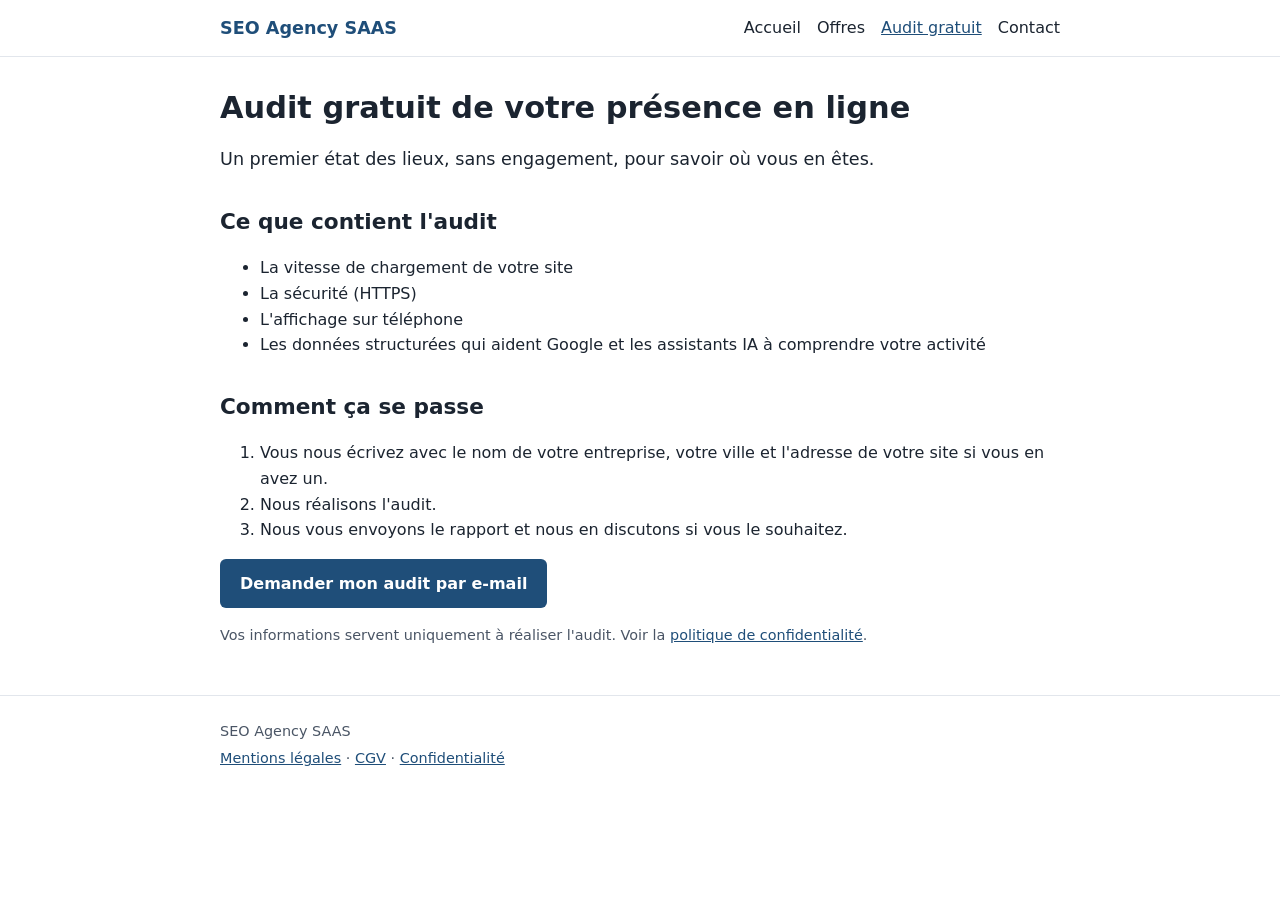
==== audit-gratuit.html @ a13099c7 "Site vitrine : première version" ====
<!DOCTYPE html>
<html lang="fr">
<head>
<meta charset="utf-8">
<meta name="viewport" content="width=device-width, initial-scale=1">
<title>Audit gratuit de votre présence en ligne — SEO Agency SAAS</title>
<meta name="description" content="Demandez un audit gratuit de votre présence en ligne : vitesse, sécurité, affichage mobile et données structurées de votre site.">
<meta name="application-name" content="SEO Agency SAAS">
<meta name="robots" content="noindex, nofollow">
<link rel="stylesheet" href="css/style.css">
</head>
<body>
<header class="entete"><div class="conteneur">
<a class="logo" href="index.html">SEO Agency SAAS</a>
<nav aria-label="Navigation principale"><a href="index.html">Accueil</a><a href="offres.html">Offres</a><a href="audit-gratuit.html" aria-current="page">Audit gratuit</a><a href="contact.html">Contact</a></nav>
</div></header>
<main class="conteneur">
<h1>Audit gratuit de votre présence en ligne</h1>
<p class="intro">Un premier état des lieux, sans engagement, pour savoir où vous en êtes.</p>
<h2>Ce que contient l'audit</h2>
<ul>
<li>La vitesse de chargement de votre site</li>
<li>La sécurité (HTTPS)</li>
<li>L'affichage sur téléphone</li>
<li>Les données structurées qui aident Google et les assistants IA à comprendre votre activité</li>
</ul>
<h2>Comment ça se passe</h2>
<ol>
<li>Vous nous écrivez avec le nom de votre entreprise, votre ville et l'adresse de votre site si vous en avez un.</li>
<li>Nous réalisons l'audit.</li>
<li>Nous vous envoyons le rapport et nous en discutons si vous le souhaitez.</li>
</ol>
<p><a class="bouton" href="mailto:A_REMPLIR_EMAIL?subject=Demande%20d%27audit%20gratuit&body=Nom%20de%20l%27entreprise%20%3A%0ASite%20web%20%28si%20vous%20en%20avez%20un%29%20%3A%0AVille%20%3A%0A">Demander mon audit par e-mail</a></p>
<p class="note">Vos informations servent uniquement à réaliser l'audit. Voir la <a href="confidentialite.html">politique de confidentialité</a>.</p>
</main>
<footer class="pied"><div class="conteneur">
<p>SEO Agency SAAS</p>
<p><a href="mentions-legales.html">Mentions légales</a> · <a href="cgv.html">CGV</a> · <a href="confidentialite.html">Confidentialité</a></p>
</div></footer>
</body>
</html>
---- css/style.css ----
*{box-sizing:border-box}
body{margin:0;font-family:system-ui,-apple-system,"Segoe UI",Roboto,sans-serif;line-height:1.6;color:#1b2430;background:#fff}
.conteneur{max-width:880px;margin:0 auto;padding:0 20px}
.entete{border-bottom:1px solid #e2e6ec}
.entete .conteneur{display:flex;flex-wrap:wrap;align-items:center;justify-content:space-between;gap:8px 24px;padding-top:14px;padding-bottom:14px}
.logo{font-weight:700;font-size:1.1rem;color:#1f4e79;text-decoration:none}
nav a{margin-right:16px;color:#1b2430;text-decoration:none}
nav a:last-child{margin-right:0}
nav a:hover,nav a[aria-current]{color:#1f4e79;text-decoration:underline}
h1{font-size:1.9rem;line-height:1.25;margin:32px 0 16px}
h2{font-size:1.35rem;margin:32px 0 12px}
h3{font-size:1.1rem;margin:0 0 8px}
a{color:#1f4e79}
.intro{font-size:1.1rem}
.bouton{display:inline-block;background:#1f4e79;color:#fff;padding:12px 20px;border-radius:6px;text-decoration:none;font-weight:600}
.bouton:hover{background:#173b5c}
.cartes{display:grid;grid-template-columns:repeat(auto-fit,minmax(220px,1fr));gap:16px}
.carte{border:1px solid #e2e6ec;border-radius:8px;padding:16px}
.carte p{margin:0 0 8px}
.prix{background:#f2f6fa;border-radius:6px;padding:10px 14px}
.note{font-size:.9rem;color:#4a5565}
section{margin-bottom:24px;padding-bottom:8px;border-bottom:1px solid #eef1f5}
.pied{margin-top:48px;border-top:1px solid #e2e6ec;padding:20px 0;font-size:.9rem;color:#4a5565}
.pied p{margin:4px 0}
@media (max-width:600px){h1{font-size:1.5rem}}
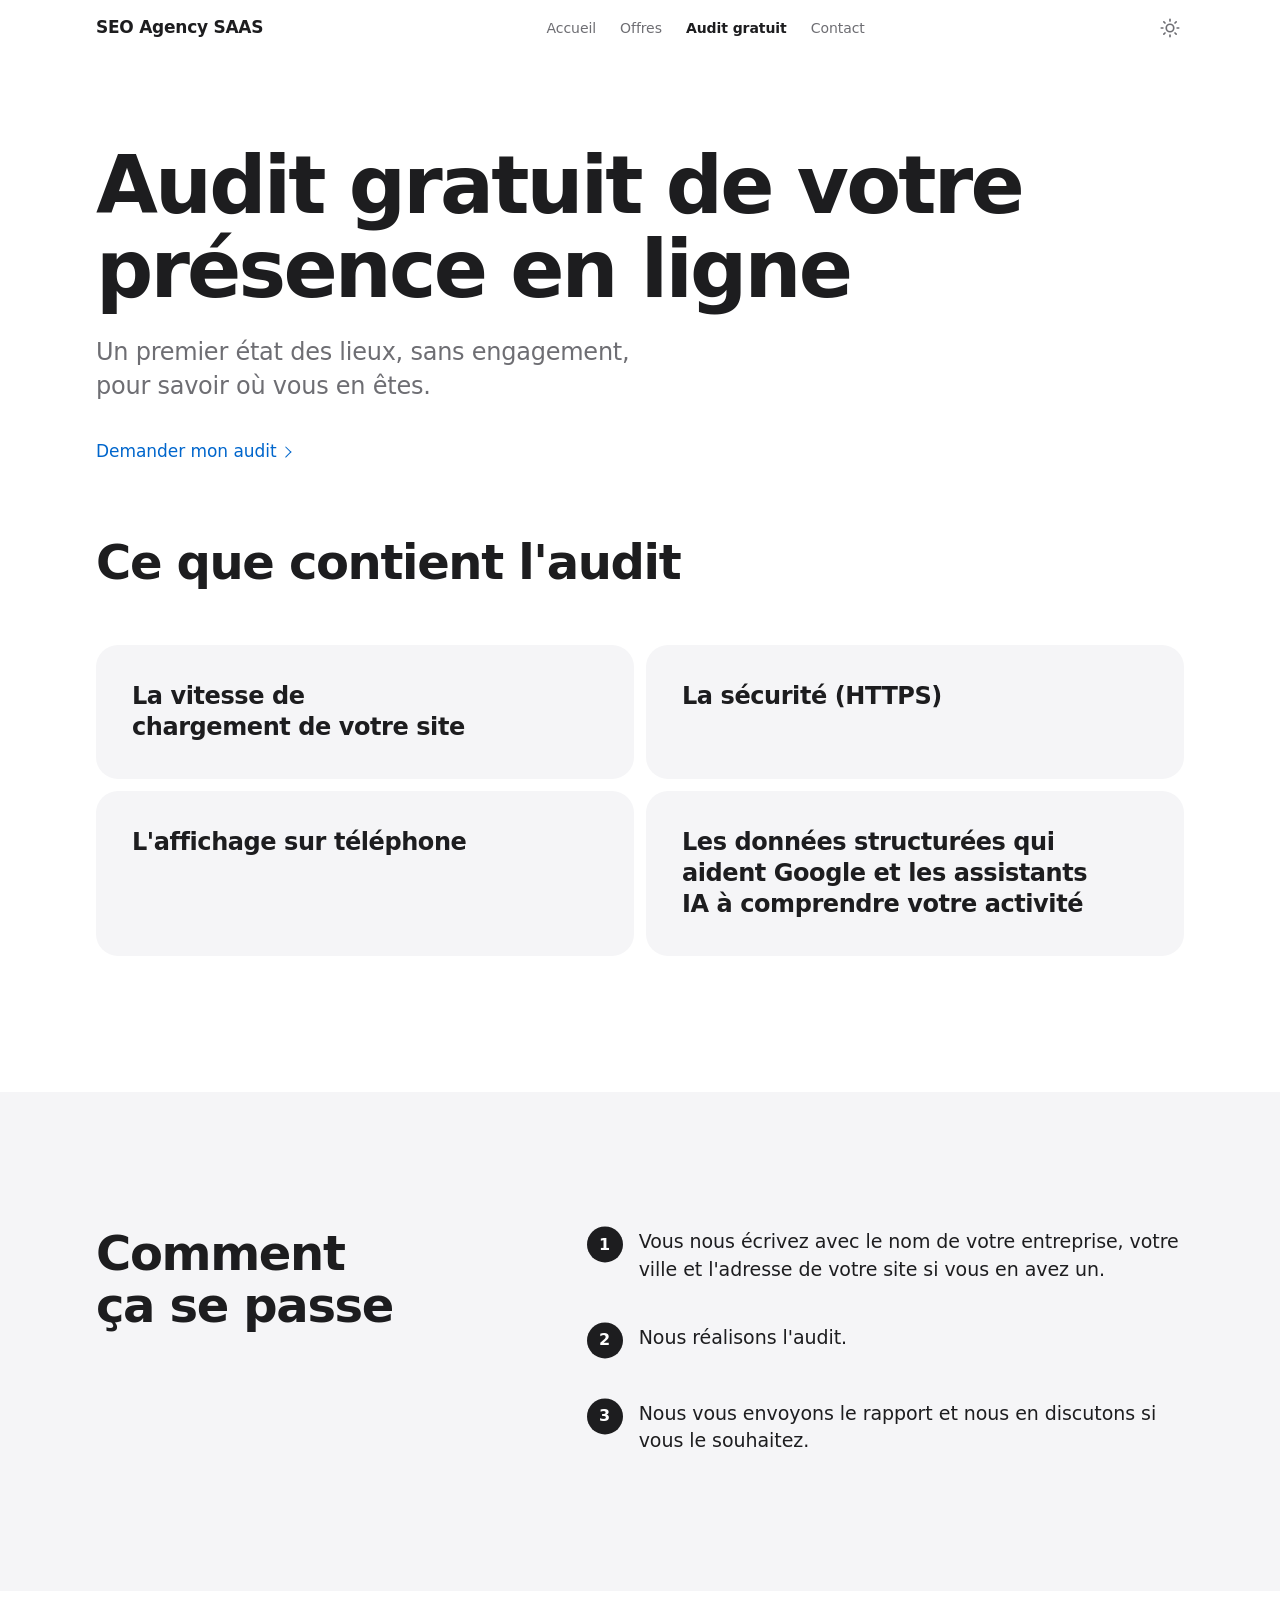
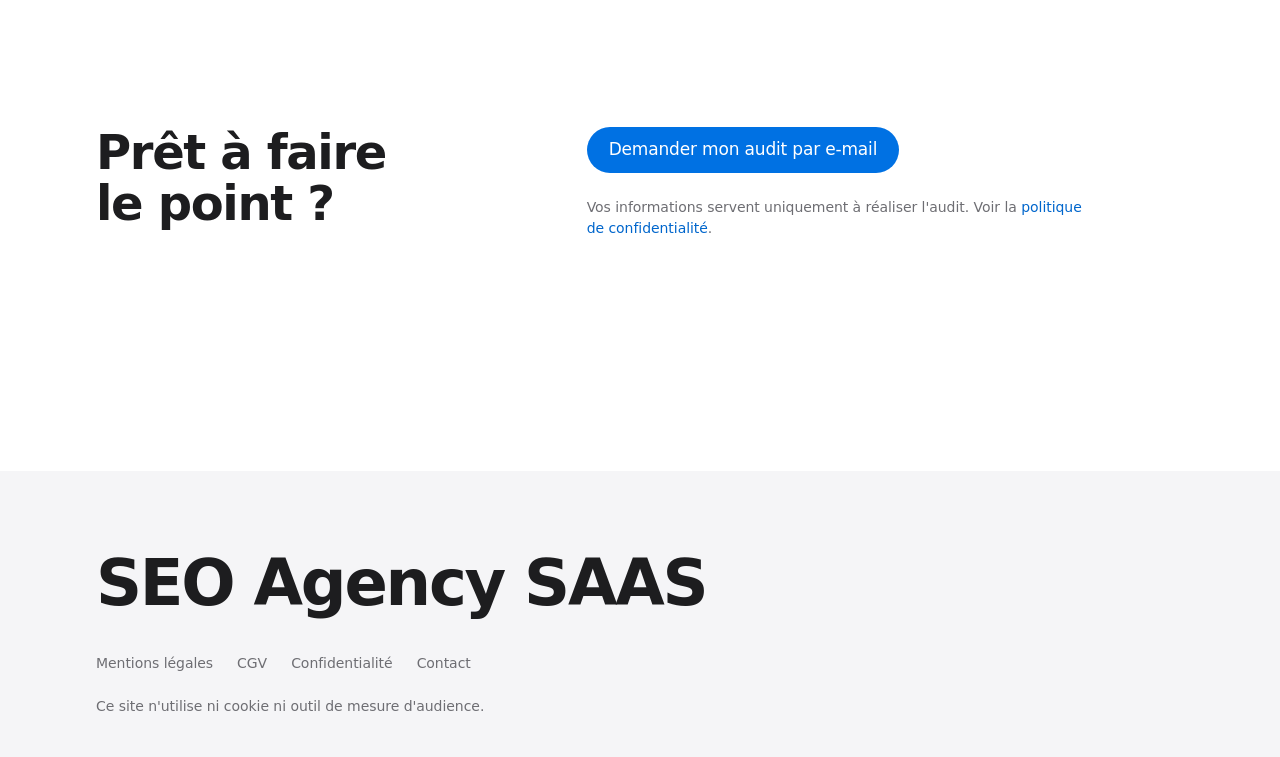
==== commit fda9db59: "Refonte visuelle style Apple : thème clair/sombre, animations légères, offres en cartes comparables " ====
--- a/audit-gratuit.html
+++ b/audit-gratuit.html
@@ -7,35 +7,58 @@
 <meta name="description" content="Demandez un audit gratuit de votre présence en ligne : vitesse, sécurité, affichage mobile et données structurées de votre site.">
 <meta name="application-name" content="SEO Agency SAAS">
 <meta name="robots" content="noindex, nofollow">
+<meta name="color-scheme" content="light dark">
+<script>(function(d){d.classList.add('js');try{var t=localStorage.getItem('theme');if(t==='light'||t==='dark')d.setAttribute('data-theme',t)}catch(e){}setTimeout(function(){if(!window.__site)d.classList.remove('js')},3000)})(document.documentElement)</script>
+<link rel="icon" href="data:,">
 <link rel="stylesheet" href="css/style.css">
+<script src="js/site.js" defer></script>
 </head>
 <body>
-<header class="entete"><div class="conteneur">
+<a class="evitement" href="#contenu">Aller au contenu</a>
+<header class="entete"><div class="conteneur entete__barre">
 <a class="logo" href="index.html">SEO Agency SAAS</a>
-<nav aria-label="Navigation principale"><a href="index.html">Accueil</a><a href="offres.html">Offres</a><a href="audit-gratuit.html" aria-current="page">Audit gratuit</a><a href="contact.html">Contact</a></nav>
+<nav id="menu" class="nav" aria-label="Navigation principale"><a href="index.html">Accueil</a><a href="offres.html">Offres</a><a href="audit-gratuit.html" aria-current="page">Audit gratuit</a><a href="contact.html">Contact</a></nav>
+<div class="entete__actions">
+<button class="theme" type="button" aria-label="Changer de thème"><svg viewBox="0 0 24 24" aria-hidden="true" focusable="false"><g class="theme__soleil" fill="none" stroke="currentColor" stroke-width="2" stroke-linecap="round"><circle cx="12" cy="12" r="4.5"/><path d="M12 1.5v2M12 20.5v2M1.5 12h2M20.5 12h2M4.6 4.6l1.4 1.4M18 18l1.4 1.4M4.6 19.4L6 18M18 6l1.4-1.4"/></g><path class="theme__lune" fill="currentColor" d="M20.5 14.6A8.5 8.5 0 0 1 9.4 3.5a8.5 8.5 0 1 0 11.1 11.1z"/></svg></button>
+<button class="menu-btn" type="button" aria-expanded="false" aria-controls="menu">Menu</button>
+</div>
 </div></header>
-<main class="conteneur">
+<main id="contenu">
+<section class="heros heros--page"><div class="conteneur">
 <h1>Audit gratuit de votre présence en ligne</h1>
-<p class="intro">Un premier état des lieux, sans engagement, pour savoir où vous en êtes.</p>
-<h2>Ce que contient l'audit</h2>
-<ul>
-<li>La vitesse de chargement de votre site</li>
-<li>La sécurité (HTTPS)</li>
-<li>L'affichage sur téléphone</li>
-<li>Les données structurées qui aident Google et les assistants IA à comprendre votre activité</li>
+<p class="chapeau">Un premier état des lieux, sans engagement, pour savoir où vous en êtes.</p>
+<p class="actions"><a class="lien-fleche" href="#demande">Demander mon audit</a></p>
+</div></section>
+
+<section class="bloc"><div class="conteneur">
+<h2 class="bloc__titre" data-reveal>Ce que contient l'audit</h2>
+<ul class="points">
+<li data-reveal style="--i:1">La vitesse de chargement de votre site</li>
+<li data-reveal style="--i:2">La sécurité (HTTPS)</li>
+<li data-reveal style="--i:3">L'affichage sur téléphone</li>
+<li data-reveal style="--i:4">Les données structurées qui aident Google et les assistants IA à comprendre votre activité</li>
 </ul>
-<h2>Comment ça se passe</h2>
-<ol>
-<li>Vous nous écrivez avec le nom de votre entreprise, votre ville et l'adresse de votre site si vous en avez un.</li>
-<li>Nous réalisons l'audit.</li>
-<li>Nous vous envoyons le rapport et nous en discutons si vous le souhaitez.</li>
+</div></section>
+
+<section class="bloc bloc--fond"><div class="conteneur duo">
+<h2 class="bloc__titre" data-reveal>Comment ça se passe</h2>
+<ol class="etapes">
+<li data-reveal style="--i:1">Vous nous écrivez avec le nom de votre entreprise, votre ville et l'adresse de votre site si vous en avez un.</li>
+<li data-reveal style="--i:2">Nous réalisons l'audit.</li>
+<li data-reveal style="--i:3">Nous vous envoyons le rapport et nous en discutons si vous le souhaitez.</li>
 </ol>
-<p><a class="bouton" href="mailto:A_REMPLIR_EMAIL?subject=Demande%20d%27audit%20gratuit&body=Nom%20de%20l%27entreprise%20%3A%0ASite%20web%20%28si%20vous%20en%20avez%20un%29%20%3A%0AVille%20%3A%0A">Demander mon audit par e-mail</a></p>
-<p class="note">Vos informations servent uniquement à réaliser l'audit. Voir la <a href="confidentialite.html">politique de confidentialité</a>.</p>
+</div></section>
+
+<section class="bloc" id="demande"><div class="conteneur demande duo">
+<h2 data-reveal>Prêt à faire le point&nbsp;?</h2>
+<p data-reveal style="--i:1"><a class="bouton" href="mailto:A_REMPLIR_EMAIL?subject=Demande%20d%27audit%20gratuit&body=Nom%20de%20l%27entreprise%20%3A%0ASite%20web%20%28si%20vous%20en%20avez%20un%29%20%3A%0AVille%20%3A%0A">Demander mon audit par e-mail</a></p>
+<p class="note" data-reveal style="--i:2">Vos informations servent uniquement à réaliser l'audit. Voir la <a href="confidentialite.html">politique de confidentialité</a>.</p>
+</div></section>
 </main>
 <footer class="pied"><div class="conteneur">
-<p>SEO Agency SAAS</p>
-<p><a href="mentions-legales.html">Mentions légales</a> · <a href="cgv.html">CGV</a> · <a href="confidentialite.html">Confidentialité</a></p>
+<p class="pied__nom">SEO Agency SAAS</p>
+<p class="pied__liens"><a href="mentions-legales.html">Mentions légales</a><a href="cgv.html">CGV</a><a href="confidentialite.html">Confidentialité</a><a href="contact.html">Contact</a></p>
+<p class="pied__note">Ce site n'utilise ni cookie ni outil de mesure d'audience.</p>
 </div></footer>
 </body>
 </html>
--- a/css/style.css
+++ b/css/style.css
@@ -1,25 +1,739 @@
-*{box-sizing:border-box}
-body{margin:0;font-family:system-ui,-apple-system,"Segoe UI",Roboto,sans-serif;line-height:1.6;color:#1b2430;background:#fff}
-.conteneur{max-width:880px;margin:0 auto;padding:0 20px}
-.entete{border-bottom:1px solid #e2e6ec}
-.entete .conteneur{display:flex;flex-wrap:wrap;align-items:center;justify-content:space-between;gap:8px 24px;padding-top:14px;padding-bottom:14px}
-.logo{font-weight:700;font-size:1.1rem;color:#1f4e79;text-decoration:none}
-nav a{margin-right:16px;color:#1b2430;text-decoration:none}
-nav a:last-child{margin-right:0}
-nav a:hover,nav a[aria-current]{color:#1f4e79;text-decoration:underline}
-h1{font-size:1.9rem;line-height:1.25;margin:32px 0 16px}
-h2{font-size:1.35rem;margin:32px 0 12px}
-h3{font-size:1.1rem;margin:0 0 8px}
-a{color:#1f4e79}
-.intro{font-size:1.1rem}
-.bouton{display:inline-block;background:#1f4e79;color:#fff;padding:12px 20px;border-radius:6px;text-decoration:none;font-weight:600}
-.bouton:hover{background:#173b5c}
-.cartes{display:grid;grid-template-columns:repeat(auto-fit,minmax(220px,1fr));gap:16px}
-.carte{border:1px solid #e2e6ec;border-radius:8px;padding:16px}
-.carte p{margin:0 0 8px}
-.prix{background:#f2f6fa;border-radius:6px;padding:10px 14px}
-.note{font-size:.9rem;color:#4a5565}
-section{margin-bottom:24px;padding-bottom:8px;border-bottom:1px solid #eef1f5}
-.pied{margin-top:48px;border-top:1px solid #e2e6ec;padding:20px 0;font-size:.9rem;color:#4a5565}
-.pied p{margin:4px 0}
-@media (max-width:600px){h1{font-size:1.5rem}}
+/* ==========================================================================
+   SEO Agency SAAS : feuille de style unique
+   Polices système, aucun appel externe. Thème clair / sombre :
+   suit le système, forçable via [data-theme] (posé avant affichage).
+   ========================================================================== */
+
+/* ---------- Jetons ---------- */
+:root {
+  color-scheme: light dark;
+
+  --fond: #ffffff;
+  --fond-2: #f5f5f7;
+  --fond-3: #e8e8ed;
+  --surface-survol: #efeff2;
+  --encre: #1d1d1f;
+  --encre-2: #6e6e73;
+  --accent: #0066cc;
+  --bouton: #0071e3;
+  --bouton-survol: #0077ed;
+  --bouton-encre: #ffffff;
+  --ligne: rgba(0, 0, 0, 0.1);
+  --entete: rgba(255, 255, 255, 0.72);
+  --ombre: 0 22px 44px -24px rgba(0, 0, 0, 0.28);
+  --selection: rgba(0, 113, 227, 0.22);
+
+  --police: system-ui, -apple-system, BlinkMacSystemFont, "Segoe UI Variable Text", "Segoe UI", Roboto, "Helvetica Neue", Arial, sans-serif;
+  --police-titre: system-ui, -apple-system, BlinkMacSystemFont, "Segoe UI Variable Display", "Segoe UI", Roboto, "Helvetica Neue", Arial, sans-serif;
+
+  --gouttiere: 1rem;
+  --largeur: 68rem;         /* 1088px : une seule largeur pour tout le site */
+  --rayon: 1.375rem;
+  --entete-h: 3.25rem;
+  --section: clamp(4.5rem, 12vw, 8.5rem);
+
+  /* Mouvement : durées, courbes, distances */
+  --t-instant: 100ms;
+  --t-rapide: 200ms;
+  --t-normal: 450ms;
+  --t-lent: 900ms;
+  --ease-sortie: cubic-bezier(0.22, 1, 0.36, 1);
+  --ease-sym: cubic-bezier(0.65, 0, 0.35, 1);
+  --ressort: cubic-bezier(0.34, 1.36, 0.64, 1);
+  --montee: 1.5rem;
+  --decalage: 70ms;
+}
+
+/* Ressort légèrement sous-amorti (~0.8), seulement si le navigateur sait le dessiner */
+@supports (transition-timing-function: linear(0, 1)) {
+  :root {
+    --ressort: linear(0, 0.06 2.5%, 0.24 6%, 0.54 11%, 0.82 17%, 0.98 23%, 1.045 29%, 1.055 34%, 1.035 41%, 1.01 50%, 0.997 62%, 1);
+  }
+}
+
+@media (min-width: 48em) {
+  :root { --gouttiere: 1.5rem; --entete-h: 3.5rem; }
+}
+
+/* Sombre : préférence système, sauf si l'utilisateur a forcé le clair */
+@media (prefers-color-scheme: dark) {
+  :root:not([data-theme="light"]) {
+    --fond: #000000;
+    --fond-2: #161617;
+    --fond-3: #2c2c2e;
+    --surface-survol: #1e1e20;
+    --encre: #f5f5f7;
+    --encre-2: #a1a1a6;
+    --accent: #2997ff;
+    --bouton: #0071e3;
+    --bouton-survol: #0a7cf0;
+    --ligne: rgba(255, 255, 255, 0.14);
+    --entete: rgba(22, 22, 23, 0.72);
+    --ombre: 0 22px 44px -24px rgba(0, 0, 0, 0.9);
+    --selection: rgba(41, 151, 255, 0.35);
+  }
+}
+
+:root[data-theme="dark"] {
+  color-scheme: dark;
+  --fond: #000000;
+  --fond-2: #161617;
+  --fond-3: #2c2c2e;
+  --surface-survol: #1e1e20;
+  --encre: #f5f5f7;
+  --encre-2: #a1a1a6;
+  --accent: #2997ff;
+  --bouton: #0071e3;
+  --bouton-survol: #0a7cf0;
+  --ligne: rgba(255, 255, 255, 0.14);
+  --entete: rgba(22, 22, 23, 0.72);
+  --ombre: 0 22px 44px -24px rgba(0, 0, 0, 0.9);
+  --selection: rgba(41, 151, 255, 0.35);
+}
+
+:root[data-theme="light"] { color-scheme: light; }
+
+/* ---------- Base ---------- */
+*, *::before, *::after { box-sizing: border-box; }
+
+html {
+  -webkit-text-size-adjust: 100%;
+  text-size-adjust: 100%;
+  scrollbar-color: var(--fond-3) var(--fond);
+  scroll-padding-top: calc(var(--entete-h) + 1rem);
+}
+
+body {
+  margin: 0;
+  min-height: 100vh;
+  display: flex;
+  flex-direction: column;
+  background: var(--fond);
+  color: var(--encre);
+  font-family: var(--police);
+  font-size: 1.0625rem; /* 17px */
+  line-height: 1.5;
+  letter-spacing: -0.003em;
+  -webkit-font-smoothing: antialiased;
+  -moz-osx-font-smoothing: grayscale;
+  text-rendering: optimizeLegibility;
+  accent-color: var(--bouton);
+  caret-color: var(--accent);
+}
+
+main { flex: 1; }
+
+::selection { background: var(--selection); color: var(--encre); }
+
+h1, h2, h3 {
+  font-family: var(--police-titre);
+  font-optical-sizing: auto;
+  color: var(--encre);
+  text-wrap: balance;
+  margin: 0;
+}
+
+h1 {
+  font-size: clamp(2.25rem, 7.4vw, 5rem);
+  line-height: 1.05;
+  font-weight: 700;
+  letter-spacing: -0.035em;
+}
+
+h2 {
+  font-size: clamp(1.875rem, 5vw, 3rem);
+  line-height: 1.08;
+  font-weight: 700;
+  letter-spacing: -0.028em;
+}
+
+h3 {
+  font-size: 1.3125rem;
+  line-height: 1.2;
+  font-weight: 600;
+  letter-spacing: -0.012em;
+}
+
+p, ul, ol, dl { margin: 0; }
+p { text-wrap: pretty; }
+
+a {
+  color: var(--accent);
+  text-decoration: none;
+  text-underline-offset: 0.2em;
+  text-decoration-thickness: 0.06em;
+}
+a:hover { text-decoration: underline; }
+
+:focus-visible {
+  outline: 3px solid var(--accent);
+  outline-offset: 3px;
+  border-radius: 6px;
+}
+
+.evitement {
+  position: absolute;
+  left: var(--gouttiere);
+  top: -4rem;
+  z-index: 100;
+  padding: 0.6rem 1rem;
+  border-radius: 999px;
+  background: var(--encre);
+  color: var(--fond);
+  font-weight: 600;
+}
+.evitement:focus { top: 0.5rem; text-decoration: none; }
+
+.conteneur {
+  width: min(100% - 2 * var(--gouttiere), var(--largeur));
+  margin-inline: auto;
+}
+
+/* ---------- En-tête translucide ---------- */
+.entete {
+  position: sticky;
+  top: 0;
+  z-index: 50;
+  background: var(--entete);
+  -webkit-backdrop-filter: saturate(180%) blur(20px);
+  backdrop-filter: saturate(180%) blur(20px);
+  transition: box-shadow var(--t-normal) var(--ease-sortie);
+}
+.entete.est-defile { box-shadow: 0 1px 0 var(--ligne); }
+
+.entete__barre {
+  display: flex;
+  align-items: center;
+  justify-content: space-between;
+  gap: 1rem;
+  min-height: var(--entete-h);
+}
+
+.logo {
+  color: var(--encre);
+  font-family: var(--police-titre);
+  font-weight: 600;
+  font-size: 1.0625rem;
+  letter-spacing: -0.015em;
+  white-space: nowrap;
+}
+.logo:hover { text-decoration: none; opacity: 0.75; }
+
+.nav { display: flex; flex-wrap: wrap; gap: 0.25rem 1.5rem; }
+.nav a {
+  color: var(--encre-2);
+  font-size: 0.875rem;
+  letter-spacing: -0.005em;
+  padding-block: 0.5rem;
+  transition: color var(--t-rapide) ease;
+}
+.nav a:hover { color: var(--encre); text-decoration: none; }
+.nav a[aria-current="page"] { color: var(--encre); font-weight: 600; }
+
+.entete__actions { display: flex; align-items: center; gap: 0.25rem; }
+
+/* Bouton thème et bouton menu : invisibles sans JavaScript */
+.theme, .menu-btn { display: none; }
+.js .theme { display: inline-grid; }
+
+.theme {
+  place-items: center;
+  width: 2.75rem;
+  height: 2.75rem;
+  margin-right: -0.5rem;
+  padding: 0;
+  border: 0;
+  border-radius: 999px;
+  background: transparent;
+  color: var(--encre-2);
+  cursor: pointer;
+  transition: color var(--t-rapide) ease, background-color var(--t-rapide) ease, transform var(--t-normal) var(--ressort);
+}
+.theme:hover { color: var(--encre); background: var(--fond-2); }
+.theme:active { transform: scale(0.88); transition-duration: var(--t-instant); }
+.theme svg { width: 1.25rem; height: 1.25rem; overflow: visible; }
+
+/* Icône soleil / lune : l'une tourne et s'efface, l'autre arrive */
+.theme__soleil, .theme__lune {
+  transform-origin: 12px 12px;
+  transition: transform var(--t-normal) var(--ressort), opacity var(--t-rapide) ease;
+}
+.theme__lune { opacity: 0; transform: rotate(-90deg) scale(0.5); }
+.est-sombre .theme__soleil { opacity: 0; transform: rotate(90deg) scale(0.5); }
+.est-sombre .theme__lune { opacity: 1; transform: none; }
+
+/* Menu mobile */
+@media (max-width: 47.99em) {
+  .js .menu-btn {
+    display: inline-block;
+    min-height: 2.75rem;
+    margin-right: -0.75rem;
+    padding: 0 0.75rem;
+    border: 0;
+    border-radius: 999px;
+    background: transparent;
+    color: var(--encre);
+    font: inherit;
+    font-size: 0.9375rem;
+    cursor: pointer;
+    transition: transform var(--t-normal) var(--ressort), background-color var(--t-rapide) ease;
+  }
+  .js .menu-btn:active { transform: scale(0.94); transition-duration: var(--t-instant); }
+
+  .js .nav {
+    position: fixed;
+    inset: var(--entete-h) 0 auto 0;
+    flex-direction: column;
+    gap: 0;
+    padding: 1rem var(--gouttiere) 2rem;
+    background: var(--fond);
+    box-shadow: 0 24px 40px -28px rgba(0, 0, 0, 0.35);
+    visibility: hidden;
+    opacity: 0;
+    transform: translateY(-0.5rem);
+    transition: opacity var(--t-rapide) ease, transform var(--t-normal) var(--ease-sortie), visibility 0s linear var(--t-normal);
+  }
+  .js .nav a {
+    font-family: var(--police-titre);
+    font-size: 1.75rem;
+    font-weight: 600;
+    letter-spacing: -0.02em;
+    color: var(--encre);
+    padding-block: 0.5rem;
+    opacity: 0;
+    transform: translateY(-0.5rem);
+    transition: opacity var(--t-rapide) ease, transform var(--t-normal) var(--ease-sortie);
+  }
+  .js .nav a[aria-current="page"] { color: var(--accent); }
+
+  .menu-ouvert .nav {
+    visibility: visible;
+    opacity: 1;
+    transform: none;
+    transition: opacity var(--t-rapide) ease, transform var(--t-normal) var(--ease-sortie), visibility 0s;
+  }
+  .menu-ouvert .nav a { opacity: 1; transform: none; }
+  .menu-ouvert .nav a:nth-child(2) { transition-delay: 40ms; }
+  .menu-ouvert .nav a:nth-child(3) { transition-delay: 80ms; }
+  .menu-ouvert .nav a:nth-child(4) { transition-delay: 120ms; }
+}
+
+/* ---------- Boutons et liens d'action ---------- */
+.bouton {
+  display: inline-flex;
+  align-items: center;
+  justify-content: center;
+  min-height: 2.875rem;
+  padding: 0.75rem 1.375rem;
+  border-radius: 999px;
+  background: var(--bouton);
+  color: var(--bouton-encre);
+  font-size: 1.0625rem;
+  font-weight: 500;
+  letter-spacing: -0.01em;
+  line-height: 1.2;
+  text-align: center;
+  -webkit-tap-highlight-color: transparent;
+  transition: background-color var(--t-rapide) ease, transform var(--t-normal) var(--ressort);
+}
+.bouton:hover { background: var(--bouton-survol); text-decoration: none; }
+.bouton:active { transform: scale(0.96); transition-duration: var(--t-instant); transition-timing-function: ease-out; }
+
+.lien-fleche {
+  display: inline-flex;
+  align-items: center;
+  gap: 0.35em;
+  color: var(--accent);
+  font-size: 1.0625rem;
+}
+.lien-fleche::after {
+  content: "";
+  width: 0.45em;
+  height: 0.45em;
+  border-top: 0.11em solid currentColor;
+  border-right: 0.11em solid currentColor;
+  transform: rotate(45deg);
+  transition: transform var(--t-normal) var(--ressort);
+}
+.lien-fleche:hover::after,
+.tuile:hover .lien-fleche::after { transform: translateX(0.2em) rotate(45deg); }
+
+.actions {
+  display: flex;
+  flex-wrap: wrap;
+  align-items: center;
+  gap: 1rem 1.75rem;
+}
+
+/* ---------- Sections ---------- */
+.bloc { padding-block: var(--section); }
+.bloc--fond { background: var(--fond-2); }
+.bloc__titre { margin-bottom: clamp(2rem, 5vw, 3.5rem); max-width: 18ch; }
+.bloc__intro { margin-top: -1.25rem; margin-bottom: clamp(2rem, 5vw, 3rem); max-width: 38rem; font-size: 1.1875rem; }
+.bloc__intro + .bloc__intro { margin-top: -1.5rem; }
+
+.chapeau {
+  font-size: clamp(1.1875rem, 2.4vw, 1.5rem);
+  line-height: 1.4;
+  letter-spacing: -0.01em;
+  color: var(--encre-2);
+  max-width: 34rem;
+}
+
+.note {
+  font-size: 0.875rem;
+  line-height: 1.5;
+  color: var(--encre-2);
+  max-width: 40rem;
+}
+
+/* ---------- Héros ---------- */
+.heros {
+  padding-block: clamp(4.5rem, 14vw, 9rem) clamp(4rem, 10vw, 7rem);
+  text-align: center;
+}
+.heros h1 { max-width: 20ch; margin-inline: auto; }
+.heros .chapeau { margin: 1.5rem auto 0; }
+.heros .actions { justify-content: center; margin-top: 2.25rem; }
+
+.heros--page { text-align: left; padding-block: clamp(3.5rem, 9vw, 5.5rem) 0; }
+.heros--page + .bloc { padding-top: clamp(3rem, 7vw, 4.5rem); }
+.heros--page h1 { margin-inline: 0; max-width: 20ch; }
+.heros--page .chapeau { margin-inline: 0; }
+.heros--page .actions { justify-content: flex-start; }
+
+/* Le moment signé : le titre se pose, net, depuis un léger flou */
+@keyframes poser {
+  from { opacity: 0; transform: translateY(0.35em) scale(0.985); filter: blur(12px); }
+  to { opacity: 1; transform: none; filter: blur(0); }
+}
+@keyframes monter {
+  from { opacity: 0; transform: translateY(var(--montee)); }
+  to { opacity: 1; transform: none; }
+}
+.heros h1 { animation: poser 1.1s var(--ease-sortie) both; }
+.heros .chapeau { animation: monter var(--t-lent) var(--ease-sortie) 140ms both; }
+.heros .actions, .heros .ancres { animation: monter var(--t-lent) var(--ease-sortie) 240ms both; }
+.heros .recherche { animation: monter var(--t-lent) var(--ease-sortie) 360ms both; }
+
+/* Champ de recherche illustratif (accueil) */
+.recherche {
+  display: flex;
+  align-items: center;
+  gap: 0.75rem;
+  width: min(100%, 34rem);
+  min-height: 3.75rem;
+  margin: clamp(3rem, 8vw, 4.5rem) auto 0;
+  padding: 0 1.375rem;
+  border-radius: 999px;
+  background: var(--fond-2);
+  color: var(--encre);
+  text-align: left;
+  font-size: clamp(1rem, 2.6vw, 1.1875rem);
+}
+.recherche svg { flex: none; width: 1.25rem; height: 1.25rem; color: var(--encre-2); }
+.recherche__texte { min-width: 0; overflow: hidden; white-space: nowrap; }
+.recherche__curseur {
+  flex: none;
+  width: 2px;
+  height: 1.3em;
+  margin-left: -0.7rem;
+  border-radius: 1px;
+  background: var(--accent);
+  animation: clignoter 1.1s steps(1) infinite;
+}
+@keyframes clignoter { 50% { opacity: 0; } }
+
+/* ---------- Accueil : trois offres en tuiles larges ---------- */
+.tuiles { display: grid; gap: 0.75rem; }
+
+.tuile {
+  position: relative;
+  display: grid;
+  gap: 0.75rem 3rem;
+  padding: clamp(1.75rem, 5vw, 3rem);
+  border-radius: var(--rayon);
+  background: var(--fond-2);
+  transition: transform var(--t-normal) var(--ressort), background-color var(--t-rapide) ease, box-shadow var(--t-normal) var(--ease-sortie);
+}
+.tuile h3 {
+  font-size: clamp(1.75rem, 4.5vw, 2.5rem);
+  letter-spacing: -0.028em;
+  font-weight: 700;
+}
+.tuile p { max-width: 30rem; }
+.tuile .lien-fleche { margin-top: 0.25rem; }
+.tuile__lien::before { content: ""; position: absolute; inset: 0; border-radius: inherit; }
+.tuile__lien:hover { text-decoration: none; }
+.tuile:has(.tuile__lien:focus-visible) { outline: 3px solid var(--accent); outline-offset: 3px; }
+.tuile__lien:focus-visible { outline: none; }
+
+@media (min-width: 48em) {
+  .tuile { grid-template-columns: 1fr 1.25fr; align-items: start; }
+  .tuile h3 { grid-row: span 2; }
+}
+
+/* ---------- Cartes (offres) ---------- */
+.carte {
+  display: flex;
+  flex-direction: column;
+  padding: clamp(1.5rem, 4.5vw, 2.5rem);
+  border-radius: var(--rayon);
+  background: var(--fond-2);
+  transition: transform var(--t-normal) var(--ressort), background-color var(--t-rapide) ease, box-shadow var(--t-normal) var(--ease-sortie);
+}
+.bloc--fond .carte { background: var(--fond); }
+
+@media (hover: hover) and (pointer: fine) {
+  .tuile:hover, .carte:hover {
+    transform: translateY(-4px);
+    box-shadow: var(--ombre);
+  }
+  .tuile:hover { background: var(--surface-survol); }
+}
+.tuile:active { transform: scale(0.99); transition-duration: var(--t-instant); }
+
+/* Ancres en haut de la page Offres */
+.ancres {
+  display: flex;
+  flex-wrap: wrap;
+  gap: 0.5rem;
+  margin-top: 2rem;
+}
+.ancres a {
+  padding: 0.6rem 1.1rem;
+  border-radius: 999px;
+  background: var(--fond-2);
+  color: var(--encre);
+  font-size: 0.9375rem;
+  transition: background-color var(--t-rapide) ease, transform var(--t-normal) var(--ressort);
+}
+.ancres a:hover { background: var(--fond-3); text-decoration: none; }
+.ancres a:active { transform: scale(0.95); transition-duration: var(--t-instant); }
+
+/* Formules SEO local / GEO : deux cartes aux rangées alignées */
+.formules { display: grid; gap: 1rem; }
+@media (min-width: 56em) {
+  .formules { grid-template-columns: 1fr 1fr; }
+  @supports (grid-template-rows: subgrid) {
+    .formules { grid-template-rows: repeat(5, auto); }
+    .formule { display: grid; grid-row: span 5; grid-template-rows: subgrid; row-gap: 0; }
+  }
+}
+
+.formule h2 { font-size: clamp(2rem, 5vw, 2.75rem); }
+.formule__accroche { margin-top: 0.75rem; max-width: 30rem; }
+
+.tarifs {
+  display: grid;
+  gap: 1.25rem;
+  margin-block: 2.25rem;
+  align-content: start;
+}
+.tarifs dt { font-size: 0.9375rem; color: var(--encre-2); }
+.tarifs dd { margin: 0.15rem 0 0; }
+
+.prix {
+  display: block;
+  font-family: var(--police-titre);
+  font-size: clamp(1.75rem, 4vw, 2.125rem);
+  font-weight: 700;
+  letter-spacing: -0.025em;
+  line-height: 1.15;
+  font-variant-numeric: tabular-nums;
+}
+.prix small { font-size: 0.55em; font-weight: 600; letter-spacing: -0.01em; }
+.ttc { display: block; font-size: 0.9375rem; color: var(--encre-2); font-variant-numeric: tabular-nums; }
+
+.liste-titre { font-size: 1.0625rem; font-weight: 600; letter-spacing: -0.01em; margin-bottom: 0.75rem; }
+
+.liste {
+  list-style: none;
+  padding: 0;
+  display: grid;
+  gap: 0.5rem;
+  font-size: 0.9375rem;
+  line-height: 1.45;
+}
+.liste li { position: relative; padding-left: 1.1rem; }
+.liste li::before {
+  content: "";
+  position: absolute;
+  left: 0.15rem;
+  top: 0.62em;
+  width: 0.3rem;
+  height: 0.3rem;
+  border-radius: 50%;
+  background: var(--encre-2);
+}
+.formule__bloc { padding-bottom: 1.75rem; }
+.formule .note { padding-top: 0.25rem; }
+
+/* Paliers Automatisation : Starter / Pro / Premium */
+.paliers { display: grid; gap: 1rem; }
+@media (min-width: 56em) {
+  .paliers { grid-template-columns: repeat(3, 1fr); }
+  @supports (grid-template-rows: subgrid) {
+    .paliers { grid-template-rows: repeat(3, auto); }
+    .palier { display: grid; grid-row: span 3; grid-template-rows: subgrid; row-gap: 0; }
+  }
+}
+.palier h3 { font-size: clamp(1.75rem, 4vw, 2.125rem); font-weight: 700; letter-spacing: -0.028em; }
+.volume { margin-top: 0.35rem; color: var(--encre-2); }
+.palier__tarif { margin-block: 2rem; }
+.delai { display: block; margin-top: 0.25rem; font-size: 0.9375rem; color: var(--encre-2); }
+
+.automat__bas {
+  display: grid;
+  gap: 1rem;
+  margin-top: 1rem;
+}
+@media (min-width: 56em) { .automat__bas { grid-template-columns: 2fr 1fr; } }
+
+.maintenance { justify-content: space-between; gap: 1.5rem; }
+.recevez h3, .maintenance h3 { margin-bottom: 0.75rem; }
+.recevez p { max-width: 34rem; }
+.automat__note { margin-top: 2rem; }
+
+/* ---------- Audit gratuit ---------- */
+.points {
+  list-style: none;
+  padding: 0;
+  display: grid;
+  gap: 0.75rem;
+}
+@media (min-width: 40em) { .points { grid-template-columns: 1fr 1fr; } }
+.points li {
+  padding: clamp(1.5rem, 4vw, 2.25rem);
+  border-radius: var(--rayon);
+  background: var(--fond-2);
+  font-family: var(--police-titre);
+  font-size: clamp(1.1875rem, 2.6vw, 1.5rem);
+  font-weight: 600;
+  line-height: 1.3;
+  letter-spacing: -0.018em;
+  text-wrap: balance;
+}
+
+.etapes {
+  list-style: none;
+  padding: 0;
+  counter-reset: etape;
+  display: grid;
+  gap: clamp(1.75rem, 4vw, 2.5rem);
+  max-width: 40rem;
+}
+.etapes li {
+  counter-increment: etape;
+  display: grid;
+  grid-template-columns: 2.25rem 1fr;
+  gap: 1rem;
+  font-size: 1.1875rem;
+  line-height: 1.45;
+}
+.etapes li::before {
+  content: counter(etape);
+  display: grid;
+  place-items: center;
+  width: 2.25rem;
+  height: 2.25rem;
+  border-radius: 50%;
+  background: var(--encre);
+  color: var(--fond);
+  font-size: 1rem;
+  font-weight: 600;
+  font-variant-numeric: tabular-nums;
+  transform: translateY(-0.1rem);
+}
+
+.demande { display: grid; gap: 1.5rem; justify-items: start; }
+.demande h2 { max-width: 16ch; }
+
+/* Titre à gauche, contenu à droite sur grand écran */
+@media (min-width: 56em) {
+  .duo { display: grid; grid-template-columns: 5fr 7fr; column-gap: 4rem; align-items: start; }
+  .duo > h2 { grid-row: span 6; margin-bottom: 0; }
+  .duo > :not(h2) { grid-column: 2; }
+}
+
+/* ---------- Contact ---------- */
+.coordonnees { display: grid; gap: 0.5rem; font-size: 1.1875rem; }
+.coordonnees .bouton { margin-bottom: 1.5rem; }
+
+/* ---------- Pages légales (lecture) ---------- */
+.texte { padding-block: clamp(3.5rem, 10vw, 6rem) var(--section); }
+.texte h1 { font-size: clamp(2.25rem, 6vw, 3.5rem); margin-bottom: 2rem; }
+.texte h2 { font-size: 1.5rem; letter-spacing: -0.018em; margin: 3rem 0 0.75rem; }
+.texte p, .texte ul { max-width: 68ch; }
+.texte ul { padding-left: 1.25rem; display: grid; gap: 0.35rem; }
+
+/* ---------- Pied de page ---------- */
+.pied {
+  padding-block: clamp(3.5rem, 8vw, 5rem) 2.5rem;
+  background: var(--fond-2);
+  color: var(--encre-2);
+  font-size: 0.875rem;
+}
+.pied__nom {
+  font-family: var(--police-titre);
+  font-size: clamp(2rem, 7vw, 4rem);
+  font-weight: 700;
+  letter-spacing: -0.035em;
+  line-height: 1;
+  color: var(--encre);
+}
+.pied__liens { display: flex; flex-wrap: wrap; gap: 0.5rem 1.5rem; margin-top: 2rem; }
+.pied__liens a { color: var(--encre-2); padding-block: 0.4rem; }
+.pied__liens a:hover { color: var(--encre); }
+.pied__note { margin-top: 1rem; max-width: 40rem; }
+
+/* ---------- Apparition au scroll ---------- */
+.js [data-reveal] {
+  opacity: 0;
+  transform: translateY(var(--montee));
+  transition: opacity var(--t-lent) var(--ease-sortie), transform 1s var(--ease-sortie);
+  transition-delay: calc(var(--i, 0) * var(--decalage));
+}
+.js [data-reveal].est-visible { opacity: 1; transform: none; }
+/* Une fois posée, la carte retrouve ses transitions de survol, sans délai */
+.js .carte[data-reveal].est-posee,
+.js .tuile[data-reveal].est-posee {
+  transition: transform var(--t-normal) var(--ressort), background-color var(--t-rapide) ease, box-shadow var(--t-normal) var(--ease-sortie);
+  transition-delay: 0s;
+}
+
+/* Passage clair / sombre : fondu des couleurs (navigateurs sans View Transitions) */
+.theme-anim, .theme-anim *, .theme-anim *::before, .theme-anim *::after {
+  transition: background-color var(--t-normal) var(--ease-sym), color var(--t-normal) var(--ease-sym), border-color var(--t-normal) var(--ease-sym) !important;
+}
+::view-transition-old(root), ::view-transition-new(root) { animation: none; mix-blend-mode: normal; }
+
+@media (prefers-reduced-motion: no-preference) {
+  html { scroll-behavior: smooth; }
+}
+
+/* ---------- Accessibilité : mouvement, transparence, contraste ---------- */
+@media (prefers-reduced-motion: reduce) {
+  *, *::before, *::after {
+    animation: none !important;
+    transition: none !important;
+    scroll-behavior: auto !important;
+  }
+  .js [data-reveal] { opacity: 1; transform: none; }
+}
+
+@media (prefers-reduced-transparency: reduce) {
+  .entete { background: var(--fond); -webkit-backdrop-filter: none; backdrop-filter: none; }
+}
+
+@media (prefers-contrast: more) {
+  :root { --encre-2: var(--encre); }
+  .entete { background: var(--fond); -webkit-backdrop-filter: none; backdrop-filter: none; box-shadow: 0 1px 0 var(--encre); }
+  .carte, .tuile, .points li, .ancres a, .recherche { outline: 1px solid var(--encre); }
+}
+
+@media (forced-colors: active) {
+  .bouton, .carte, .tuile, .points li { border: 1px solid CanvasText; }
+}
+
+.heros--page + .bloc--serre { padding-top: 2rem; }
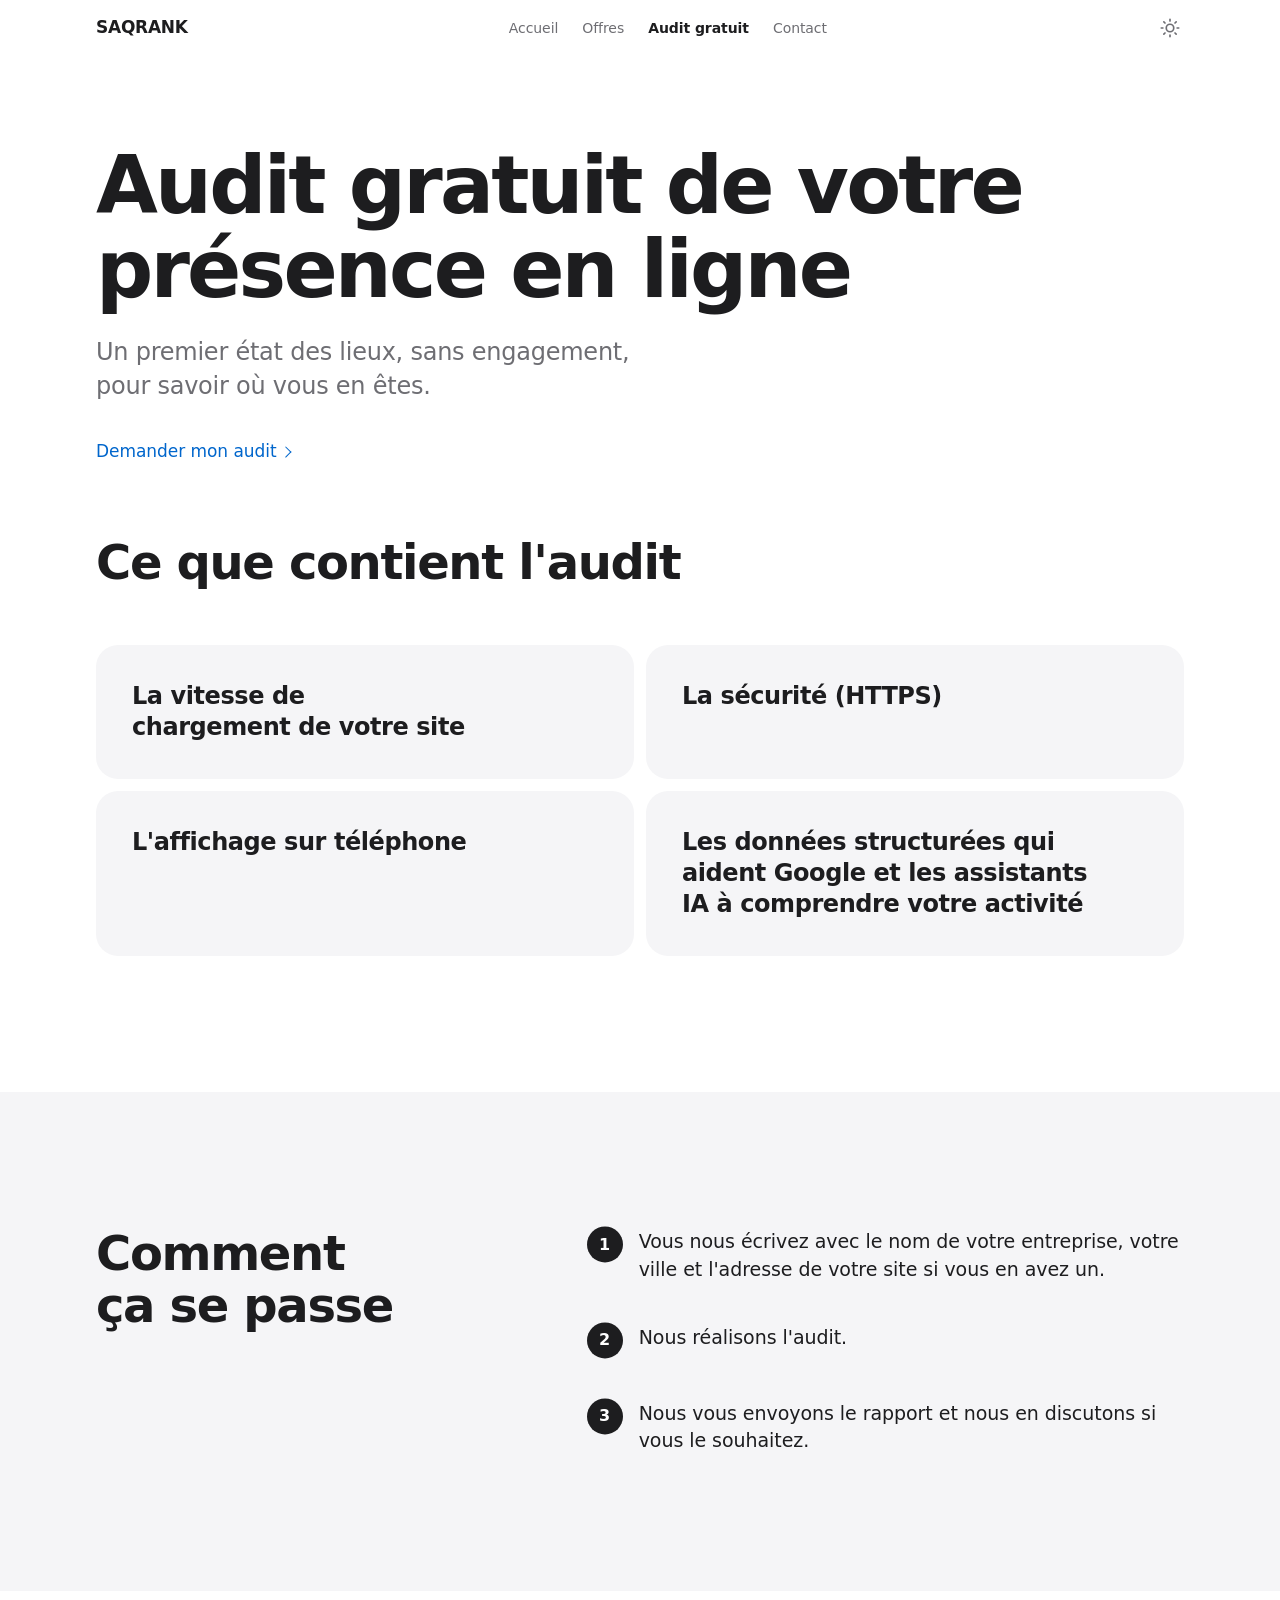
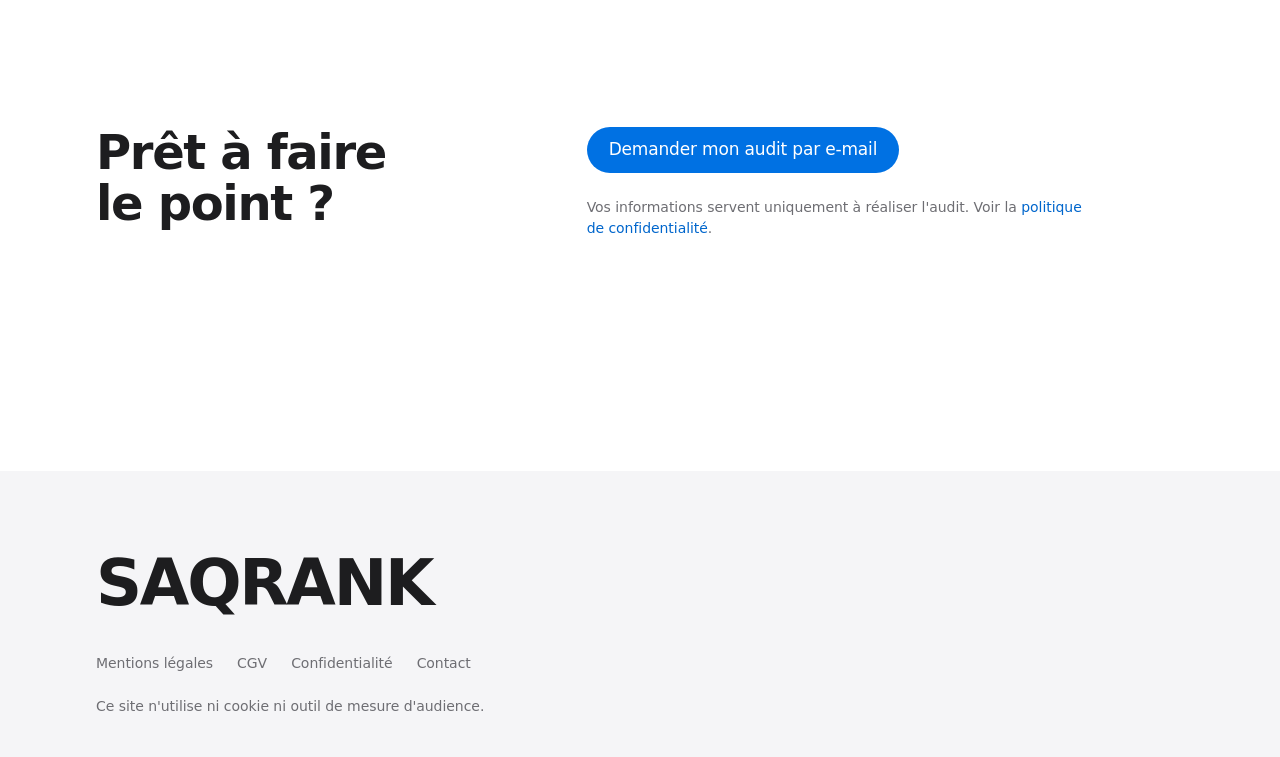
==== commit fc9750d4: "Renommage du site : SEO Agency SAAS -> SAQRANK" ====
--- a/audit-gratuit.html
+++ b/audit-gratuit.html
@@ -3,9 +3,9 @@
 <head>
 <meta charset="utf-8">
 <meta name="viewport" content="width=device-width, initial-scale=1">
-<title>Audit gratuit de votre présence en ligne — SEO Agency SAAS</title>
+<title>Audit gratuit de votre présence en ligne — SAQRANK</title>
 <meta name="description" content="Demandez un audit gratuit de votre présence en ligne : vitesse, sécurité, affichage mobile et données structurées de votre site.">
-<meta name="application-name" content="SEO Agency SAAS">
+<meta name="application-name" content="SAQRANK">
 <meta name="robots" content="noindex, nofollow">
 <meta name="color-scheme" content="light dark">
 <script>(function(d){d.classList.add('js');try{var t=localStorage.getItem('theme');if(t==='light'||t==='dark')d.setAttribute('data-theme',t)}catch(e){}setTimeout(function(){if(!window.__site)d.classList.remove('js')},3000)})(document.documentElement)</script>
@@ -16,7 +16,7 @@
 <body>
 <a class="evitement" href="#contenu">Aller au contenu</a>
 <header class="entete"><div class="conteneur entete__barre">
-<a class="logo" href="index.html">SEO Agency SAAS</a>
+<a class="logo" href="index.html">SAQRANK</a>
 <nav id="menu" class="nav" aria-label="Navigation principale"><a href="index.html">Accueil</a><a href="offres.html">Offres</a><a href="audit-gratuit.html" aria-current="page">Audit gratuit</a><a href="contact.html">Contact</a></nav>
 <div class="entete__actions">
 <button class="theme" type="button" aria-label="Changer de thème"><svg viewBox="0 0 24 24" aria-hidden="true" focusable="false"><g class="theme__soleil" fill="none" stroke="currentColor" stroke-width="2" stroke-linecap="round"><circle cx="12" cy="12" r="4.5"/><path d="M12 1.5v2M12 20.5v2M1.5 12h2M20.5 12h2M4.6 4.6l1.4 1.4M18 18l1.4 1.4M4.6 19.4L6 18M18 6l1.4-1.4"/></g><path class="theme__lune" fill="currentColor" d="M20.5 14.6A8.5 8.5 0 0 1 9.4 3.5a8.5 8.5 0 1 0 11.1 11.1z"/></svg></button>
@@ -51,12 +51,12 @@
 
 <section class="bloc" id="demande"><div class="conteneur demande duo">
 <h2 data-reveal>Prêt à faire le point&nbsp;?</h2>
-<p data-reveal style="--i:1"><a class="bouton" href="mailto:A_REMPLIR_EMAIL?subject=Demande%20d%27audit%20gratuit&body=Nom%20de%20l%27entreprise%20%3A%0ASite%20web%20%28si%20vous%20en%20avez%20un%29%20%3A%0AVille%20%3A%0A">Demander mon audit par e-mail</a></p>
+<p data-reveal style="--i:1"><a class="bouton" href="mailto:A_REMPLIR_EMAIL?subject=Demande%20d%27audit%20gratuit&body=Bonjour%2C%0A%0AJe%20souhaite%20recevoir%20un%20audit%20gratuit%20de%20ma%20pr%C3%A9sence%20en%20ligne.%0A%0ANom%20de%20l%27entreprise%20%3A%0AActivit%C3%A9%20%3A%0AVille%20%3A%0ASite%20web%20%28si%20vous%20en%20avez%20un%29%20%3A%0AVotre%20nom%20%3A%0AT%C3%A9l%C3%A9phone%20%28facultatif%29%20%3A%0A%0ACe%20qui%20m%27int%C3%A9resse%20%28gardez%20ce%20qui%20convient%29%20%3A%0ASEO%20local%20%2F%20Visibilit%C3%A9%20dans%20les%20assistants%20IA%20%2F%20Automatisation%20%2F%20Je%20ne%20sais%20pas%20encore%0A%0AUn%20mot%20si%20vous%20voulez%20nous%20en%20dire%20plus%20%3A%0A%0AMerci%2C%0A">Demander mon audit par e-mail</a></p>
 <p class="note" data-reveal style="--i:2">Vos informations servent uniquement à réaliser l'audit. Voir la <a href="confidentialite.html">politique de confidentialité</a>.</p>
 </div></section>
 </main>
 <footer class="pied"><div class="conteneur">
-<p class="pied__nom">SEO Agency SAAS</p>
+<p class="pied__nom">SAQRANK</p>
 <p class="pied__liens"><a href="mentions-legales.html">Mentions légales</a><a href="cgv.html">CGV</a><a href="confidentialite.html">Confidentialité</a><a href="contact.html">Contact</a></p>
 <p class="pied__note">Ce site n'utilise ni cookie ni outil de mesure d'audience.</p>
 </div></footer>
--- a/css/style.css
+++ b/css/style.css
@@ -1,5 +1,5 @@
 /* ==========================================================================
-   SEO Agency SAAS : feuille de style unique
+   SAQRANK : feuille de style unique
    Polices système, aucun appel externe. Thème clair / sombre :
    suit le système, forçable via [data-theme] (posé avant affichage).
    ========================================================================== */
@@ -194,10 +194,16 @@
   position: sticky;
   top: 0;
   z-index: 50;
+  transition: box-shadow var(--t-normal) var(--ease-sortie);
+}
+.entete::before {
+  content: "";
+  position: absolute;
+  inset: 0;
+  z-index: -1;
   background: var(--entete);
   -webkit-backdrop-filter: saturate(180%) blur(20px);
   backdrop-filter: saturate(180%) blur(20px);
-  transition: box-shadow var(--t-normal) var(--ease-sortie);
 }
 .entete.est-defile { box-shadow: 0 1px 0 var(--ligne); }
 
@@ -282,12 +288,13 @@
 
   .js .nav {
     position: fixed;
-    inset: var(--entete-h) 0 auto 0;
+    inset: var(--entete-h) 0 0 0;
+    overflow-y: auto;
+    overscroll-behavior: contain;
     flex-direction: column;
     gap: 0;
     padding: 1rem var(--gouttiere) 2rem;
     background: var(--fond);
-    box-shadow: 0 24px 40px -28px rgba(0, 0, 0, 0.35);
     visibility: hidden;
     opacity: 0;
     transform: translateY(-0.5rem);
@@ -305,6 +312,9 @@
     transition: opacity var(--t-rapide) ease, transform var(--t-normal) var(--ease-sortie);
   }
   .js .nav a[aria-current="page"] { color: var(--accent); }
+
+  .menu-ouvert, .menu-ouvert body { overflow: hidden; }
+  .menu-ouvert .entete::before { background: var(--fond); -webkit-backdrop-filter: none; backdrop-filter: none; }
 
   .menu-ouvert .nav {
     visibility: visible;
@@ -723,12 +733,13 @@
 }
 
 @media (prefers-reduced-transparency: reduce) {
-  .entete { background: var(--fond); -webkit-backdrop-filter: none; backdrop-filter: none; }
+  .entete::before { background: var(--fond); -webkit-backdrop-filter: none; backdrop-filter: none; }
 }
 
 @media (prefers-contrast: more) {
   :root { --encre-2: var(--encre); }
-  .entete { background: var(--fond); -webkit-backdrop-filter: none; backdrop-filter: none; box-shadow: 0 1px 0 var(--encre); }
+  .entete::before { background: var(--fond); -webkit-backdrop-filter: none; backdrop-filter: none; }
+  .entete { box-shadow: 0 1px 0 var(--encre); }
   .carte, .tuile, .points li, .ancres a, .recherche { outline: 1px solid var(--encre); }
 }
 
